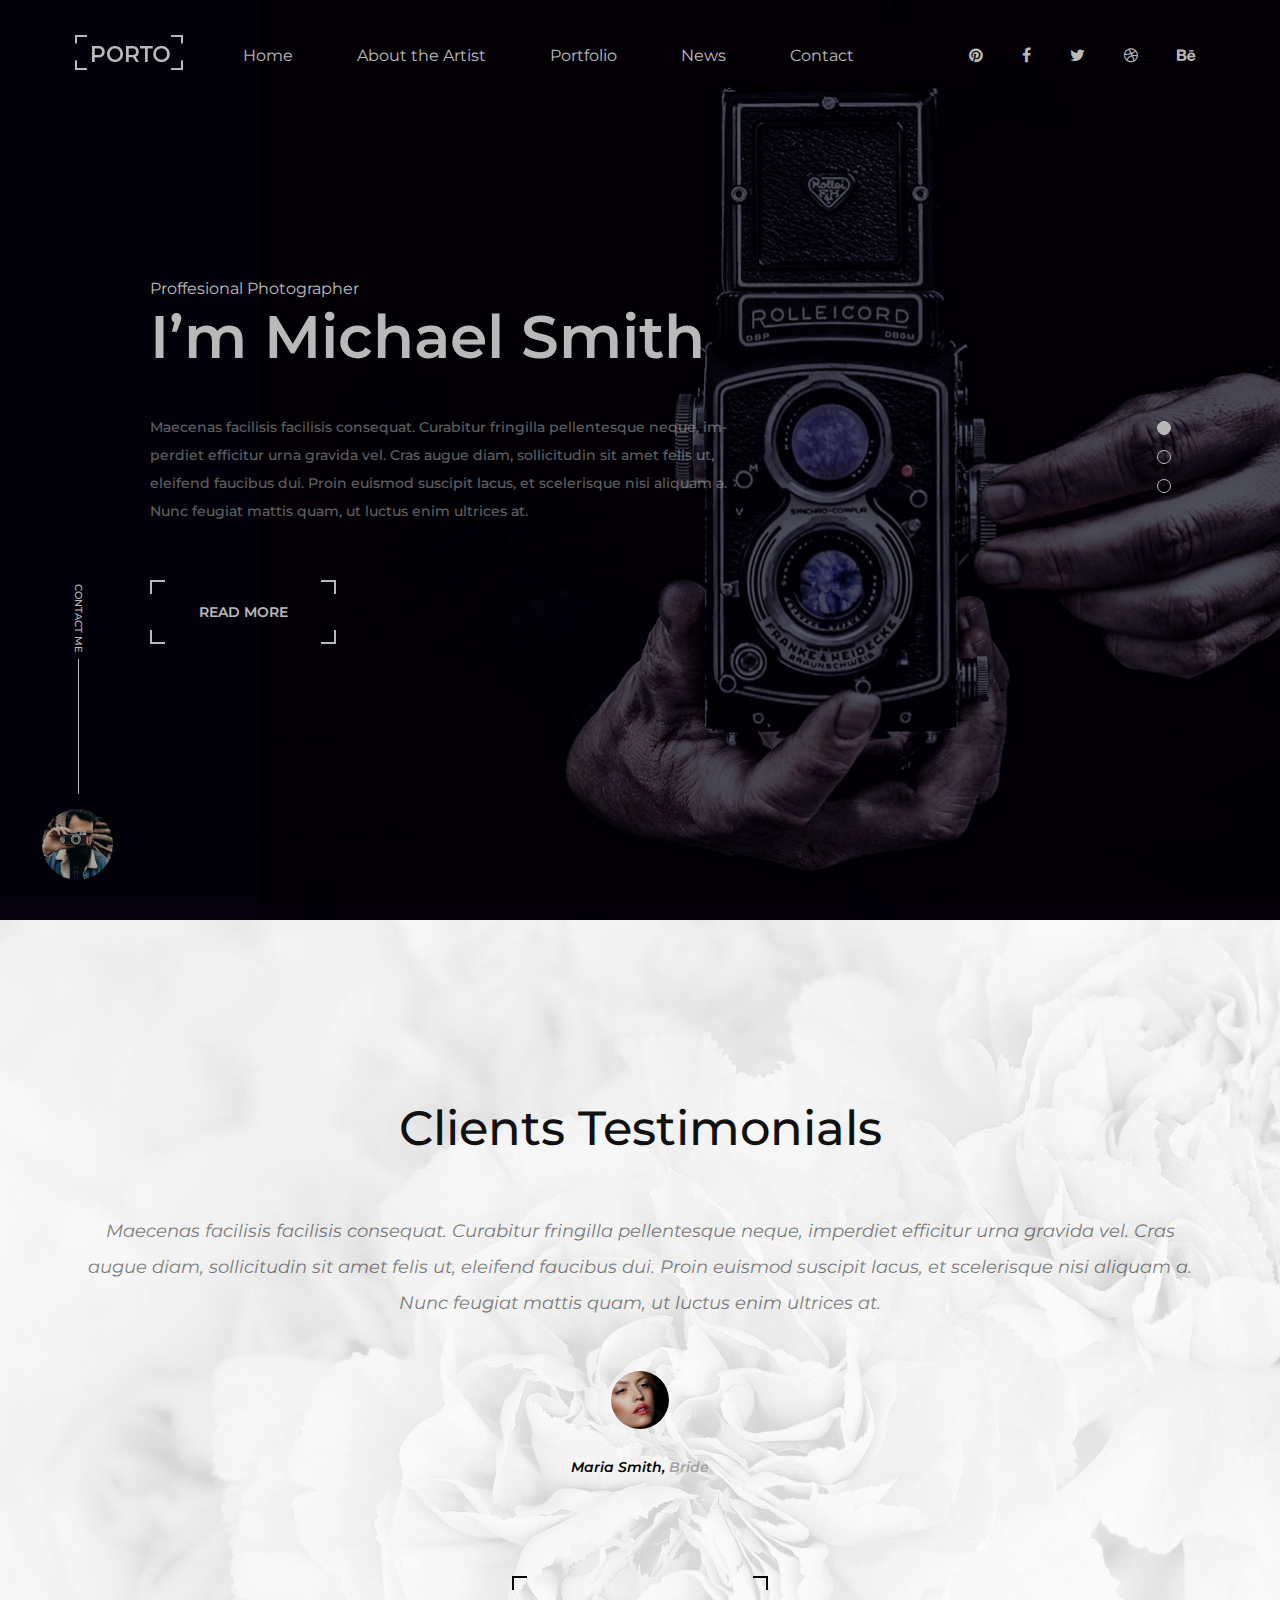
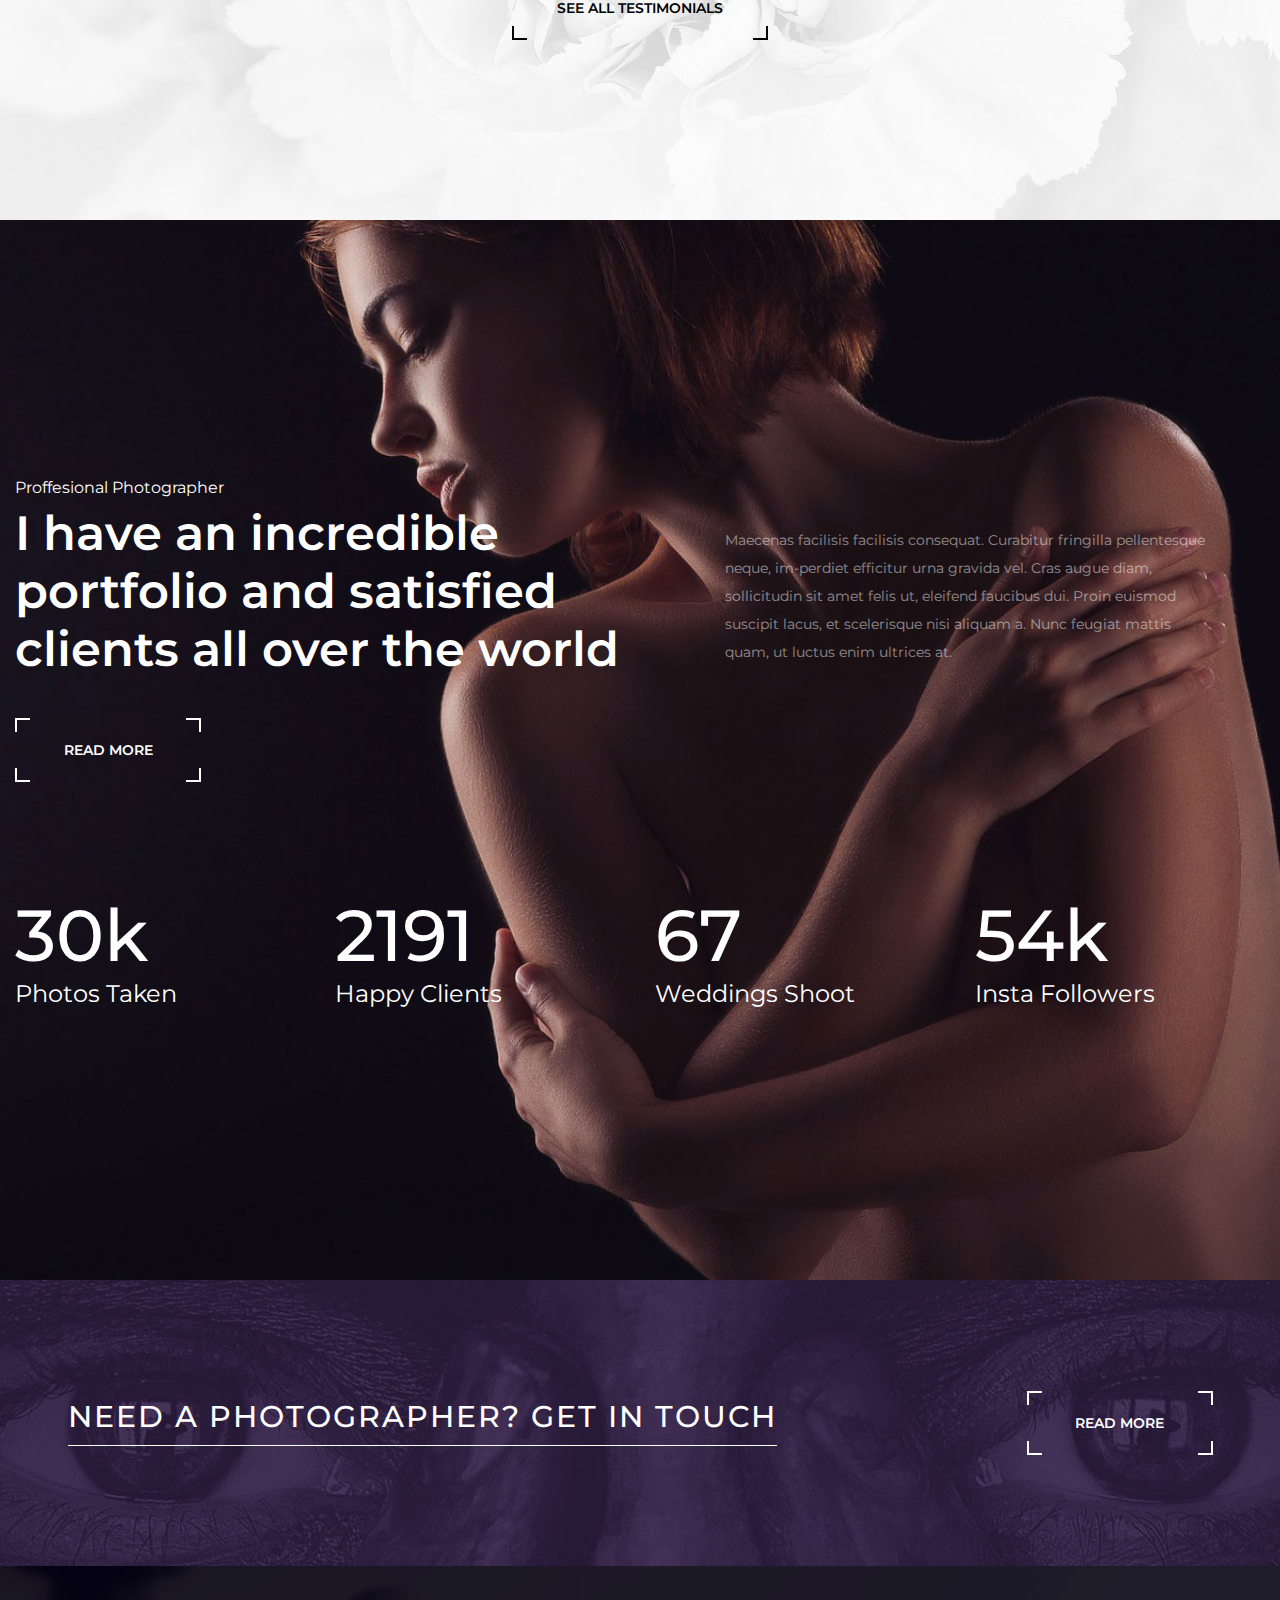
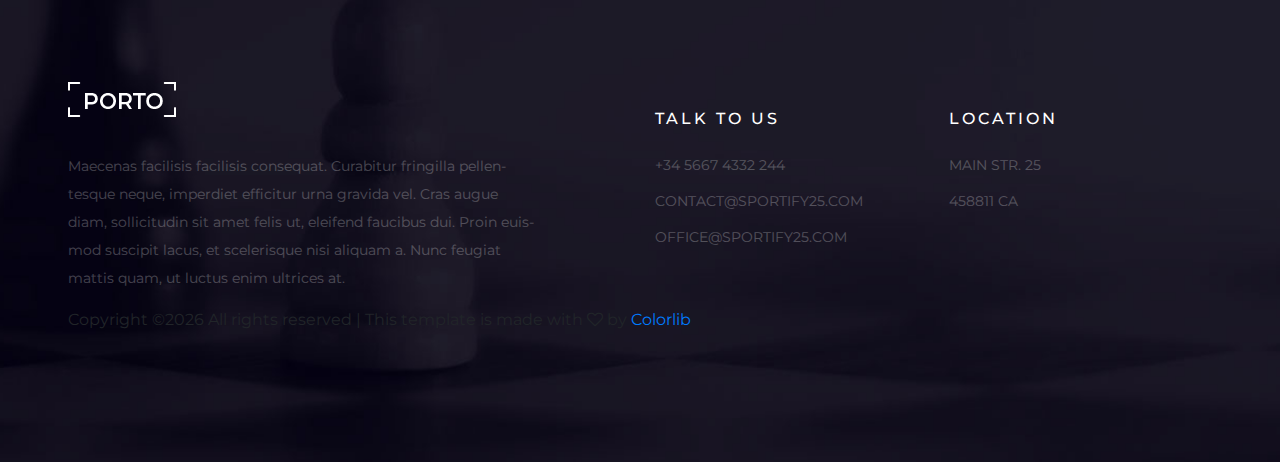
==== about.html @ 71f5e776 "initial commit" ====
<!DOCTYPE html>
<html lang="zxx">
<head>
	<title>Porto - Photo Gallery HTML Template</title>
	<meta charset="UTF-8">
	<meta name="description" content="Porto Photo Gallery HTML Template">
	<meta name="keywords" content="porto, photo, html">
	<meta name="viewport" content="width=device-width, initial-scale=1.0">
	<!-- Favicon -->
	<link href="img/favicon.ico" rel="shortcut icon"/>

	<!-- Google Font -->
	<link href="https://fonts.googleapis.com/css?family=Montserrat:400,400i,500,500i,600,600i,700,700i" rel="stylesheet">

	<!-- Stylesheets -->
	<link rel="stylesheet" href="css/bootstrap.min.css"/>
	<link rel="stylesheet" href="css/font-awesome.min.css"/>
	<link rel="stylesheet" href="css/owl.carousel.min.css"/>
	<link rel="stylesheet" href="css/fullpage.min.css"/>
	<link rel="stylesheet" href="css/magnific-popup.css"/>

	<!-- Main Stylesheets -->
	<link rel="stylesheet" href="css/style.css"/>


	<!--[if lt IE 9]>
		<script src="https://oss.maxcdn.com/html5shiv/3.7.2/html5shiv.min.js"></script>
		<script src="https://oss.maxcdn.com/respond/1.4.2/respond.min.js"></script>
	<![endif]-->

</head>
<body class="home-page-two">
	<!-- Page Preloder -->
	<div id="preloder">
		<div class="loader"></div>
	</div>

	<!-- Header Section -->
	<header class="header-section">
		<div class="header-warp">
			<!-- logo -->
			<a href="index.html" class="site-logo">
				<img src="img/logo.png" alt="">
			</a>
			<div class="header-social">
				<a href=""><i class="fa fa-pinterest"></i></a>
				<a href=""><i class="fa fa-facebook"></i></a>
				<a href=""><i class="fa fa-twitter"></i></a>
				<a href=""><i class="fa fa-dribbble"></i></a>
				<a href=""><i class="fa fa-behance"></i></a>
			</div>
			<div class="nav-switch">
				<i class="fa fa-bars"></i>
			</div>
			<!-- menu -->
			<ul class="main-menu">
				<li><a href="index.html">Home</a></li>
				<li><a href="about.html">About the Artist</a></li>
				<li><a href="portfolio.html">Portfolio</a></li>
				<li><a href="blog.html">News</a></li>
				<li><a href="contact.html">Contact</a></li>
			</ul>
		</div>
	</header>
	<!-- Header Section end-->
	                    
	<div id="fullpage">
		<!-- Hero section -->
		<div class="section fp-auto-height" id="hero-section">
			<div class="hero-section-2 d-flex align-items-center set-bg" data-setbg="./img/slider/2.jpg">
				<div class="sp-container">
					<div class="hero-content text-white">
						<span>Proffesional Photographer</span>
						<h2>I’m Michael Smith</h2>
						<p>Maecenas facilisis facilisis consequat. Curabitur fringilla pellentesque neque, im-perdiet efficitur urna gravida vel. Cras augue diam, sollicitudin sit amet felis ut, eleifend faucibus dui. Proin euismod suscipit lacus, et scelerisque nisi aliquam a. Nunc feugiat mattis quam, ut luctus enim ultrices at.</p>
						<div class="site-btn"><span>Read More</span></div>
					</div>
				</div>
			</div>
			<div class="contact-link">
				<p>Contact me</p>
				<a href="#"><img src="img/contact.jpg" alt=""></a>
			</div>
		</div>
		<!-- Hero section end -->

		<!-- Testimonial section -->
		<div class="section testimonial-section set-bg" data-setbg="./img/section-bg/4.jpg">
			<div class="container">
				<div class="testimonial-content">
					<h2>Clients Testimonials</h2>
					<p>Maecenas facilisis facilisis consequat. Curabitur fringilla pellentesque neque, imperdiet efficitur urna gravida vel. Cras augue diam, sollicitudin sit amet felis ut, eleifend faucibus dui. Proin euismod suscipit lacus, et scelerisque nisi aliquam a. Nunc feugiat mattis quam, ut luctus enim ultrices at.</p>
					<img src="img/testi-avatar.jpg" class="testi-avatar" alt="">
					<h6>Maria Smith, <span>Bride</span></h6>
					<div class="site-btn sb-dark"><span>See all testimonials</span></div>
				</div>
			</div>
		</div>
		<!-- Testimonial section end-->

		<!-- About section -->
		<div class="section sp-about-section set-bg" data-setbg="./img/section-bg/5.jpg">
			<div class="sp-container">
				<div class="row sp-about-content">
					<div class="col-lg-6">
						<div class="text-white">
							<span>Proffesional Photographer</span>
							<h2>I have an incredible portfolio and satisfied clients all over the world</h2>
							<div class="site-btn"><span>Read More</span></div>
						</div>
					</div>
					<div class="col-lg-6">
						<div class="sp-about-text">
							<p>Maecenas facilisis facilisis consequat. Curabitur fringilla pellentesque neque, im-perdiet efficitur urna gravida vel. Cras augue diam, sollicitudin sit amet felis ut, eleifend faucibus dui. Proin euismod suscipit lacus, et scelerisque nisi aliquam a. Nunc feugiat mattis quam, ut luctus enim ultrices at.</p>
						</div>
					</div>
				</div>
				<div class="row">
					<div class="col-md-3 col-6 fact-item">
						<h2>30k</h2>
						<p>Photos Taken</p>
					</div>
					<div class="col-md-3 col-6 fact-item">
						<h2>2191</h2>
						<p>Happy Clients</p>
					</div>
					<div class="col-md-3 col-6 fact-item">
						<h2>67</h2>
						<p>Weddings Shoot</p>
					</div>
					<div class="col-md-3 col-6 fact-item">
						<h2>54k</h2>
						<p>Insta Followers</p>
					</div>
				</div>
			</div>
		</div>
		<!-- About section end-->
	</div>

	<!-- Banner Section -->
	<section class="banner-section set-bg" data-setbg="./img/banner-bg.jpg">
		<div class="container">
			<div class="row">
				<div class="col-lg-9">
					<h2>Need a photographer? Get in touch</h2>
				</div>
				<div class="col-lg-3 text-lg-right text-left">
					<div class="site-btn"><span>Read More</span></div>
				</div>
			</div>
		</div>
	</section>
	<!-- Banner Section end -->

	<!-- Footer Section -->
	<footer class="footer-section set-bg" data-setbg="img/footer-bg.jpg">
		<div class="container">
			<div class="row">
				<div class="col-lg-6">
					<div class="footer-about">
						<img src="img/logo.png" alt="">
						<p>Maecenas facilisis facilisis consequat. Curabitur fringilla pellen-tesque neque, imperdiet efficitur urna gravida vel. Cras augue diam, sollicitudin sit amet felis ut, eleifend faucibus dui. Proin euis-mod suscipit lacus, et scelerisque nisi aliquam a. Nunc feugiat mattis quam, ut luctus enim ultrices at.</p>
					</div>	
				</div>
				<div class="col-lg-3 col-md-6">
					<div class="footer-info">
						<h6>Talk to us </h6>
						<ul>
							<li>+34 5667 4332 244</li>
							<li>Contact@sportify25.com</li>
							<li>office@sportify25.com</li>
						</ul>
					</div>
				</div>
				<div class="col-lg-3 col-md-6">
					<div class="footer-info">
						<h6>Location</h6>
						<ul>
							<li>MAin str. 25</li>
							<li>458811 CA</li>
						</ul>
					</div>
				</div>
			</div>


<!-- Link back to Colorlib can't be removed. Template is licensed under CC BY 3.0. -->
Copyright &copy;<script>document.write(new Date().getFullYear());</script> All rights reserved | This template is made with <i class="fa fa-heart-o" aria-hidden="true"></i> by <a href="https://colorlib.com" target="_blank">Colorlib</a>
<!-- Link back to Colorlib can't be removed. Template is licensed under CC BY 3.0. -->

		</div>
	</footer>
	<!-- Footer Section end-->


	<!--====== Javascripts & Jquery ======-->
	<script src="js/jquery-3.2.1.min.js"></script>
	<script src="js/owl.carousel.min.js"></script>
	<script src="js/mixitup.min.js"></script>
	<script src="js/masonry.pkgd.min.js"></script>
	<script src="js/fullpage.min.js"></script>
	<script src="js/main.js"></script>

	</body>
</html>
---- css/style.css ----
/******************************************************************
	Theme Name: 
	Description: 
	Author: 
	Author URI: 
	Version: 1.0
	Created: 
******************************************************************/

/*------------------------------------------------------------------
	[Table of contents]

	1. Template default CSS
		- font-face
	2.  Helper Css
	3.  Header Section
	4.  Hero Section
	5.  About Search
	6.  Banner Section
	7.  Footer Property
	8. Other Pages
		- Home page 2
		- Portfilio page
		- Portfolio single page
		- Blog Page
		- Contact Page
	9. Responsive
-------------------------------------------------------------------*/



/*----------------------------------------*/
/* Template default CSS
/*----------------------------------------*/

@font-face {
	font-family: "BickhamScriptPro-Regular";
	src: url("../fonts/BickhamScriptPro-Regular.woff") format("woff"), url("../fonts/BickhamScriptPro-Regular.woff2") format("woff2");
	font-weight: normal;
	font-style: normal;
}

html,
body {
	height: 100%;
	font-family: "Montserrat", sans-serif;
	-webkit-font-smoothing: antialiased;
	font-smoothing: antialiased;
}

h1,
h2,
h3,
h4,
h5,
h6 {
	margin: 0;
	color: #111111;
	font-weight: 600;
}

h1 {
	font-size: 70px;
}

h2 {
	font-size: 36px;
}

h3 {
	font-size: 30px;
}

h4 {
	font-size: 24px;
}

h5 {
	font-size: 18px;
}

h6 {
	font-size: 16px;
}

p {
	font-size: 14px;
	color: #585858;
	line-height: 2;
}

img {
	max-width: 100%;
}

input:focus,
select:focus,
button:focus,
textarea:focus {
	outline: none;
}

a:hover,
a:focus {
	text-decoration: none;
	outline: none;
}

ul,
ol {
	padding: 0;
	margin: 0;
}

/*---------------------
	2. Helper CSS
-----------------------*/

.section-title {
	text-align: center;
}

.section-title h2 {
	font-size: 36px;
}

.sp-container {
	max-width: 1464px;
	margin: 0 auto;
	width: 100%;
}

.set-bg {
	background-repeat: no-repeat;
	background-size: cover;
	background-position: top center;
}

.spad {
	padding-top: 105px;
	padding-bottom: 105px;
}

.text-white h1,
.text-white h2,
.text-white h3,
.text-white h4,
.text-white h5,
.text-white h6,
.text-white p,
.text-white span,
.text-white li,
.text-white a {
	color: #fff;
}

/*---------------------
  Commom elements
-----------------------*/

/* buttons */

.site-btn {
	display: inline-block;
	border: none;
	font-size: 14px;
	font-weight: 600;
	min-width: 186px;
	text-transform: uppercase;
	background: transparent;
	color: #fff;
	line-height: normal;
	cursor: pointer;
	text-align: center;
	position: relative;
}

.site-btn:after,
.site-btn:before {
	position: absolute;
	content: "";
	width: 15px;
	height: 14px;
}

.site-btn:before {
	border-top: 2px solid #fff;
	border-left: 2px solid #fff;
	left: 0;
	top: 0;
}

.site-btn:after {
	border-top: 2px solid #fff;
	border-right: 2px solid #fff;
	right: 0;
	top: 0;
}

.site-btn span {
	display: block;
	padding: 23px 45px;
}

.site-btn span:after,
.site-btn span:before {
	position: absolute;
	content: "";
	width: 15px;
	height: 14px;
}

.site-btn span:before {
	border-bottom: 2px solid #fff;
	border-left: 2px solid #fff;
	left: 0;
	bottom: 0;
}

.site-btn span:after {
	border-bottom: 2px solid #fff;
	border-right: 2px solid #fff;
	right: 0;
	bottom: 0;
}

.site-btn.sb-dark {
	color: #000;
}

.site-btn.sb-dark:before {
	border-top: 2px solid #000;
	border-left: 2px solid #000;
}

.site-btn.sb-dark:after {
	border-top: 2px solid #000;
	border-right: 2px solid #000;
}

.site-btn.sb-dark span:before {
	border-bottom: 2px solid #000;
	border-left: 2px solid #000;
}

.site-btn.sb-dark span:after {
	border-bottom: 2px solid #000;
	border-right: 2px solid #000;
}

/* Preloder */

#preloder {
	position: fixed;
	width: 100%;
	height: 100%;
	top: 0;
	left: 0;
	z-index: 999999;
	background: #000;
}

.loader {
	width: 40px;
	height: 40px;
	position: absolute;
	top: 50%;
	left: 50%;
	margin-top: -13px;
	margin-left: -13px;
	border-radius: 60px;
	animation: loader 0.8s linear infinite;
	-webkit-animation: loader 0.8s linear infinite;
}

@keyframes loader {
	0% {
		-webkit-transform: rotate(0deg);
		transform: rotate(0deg);
		border: 4px solid #f44336;
		border-left-color: transparent;
	}
	50% {
		-webkit-transform: rotate(180deg);
		transform: rotate(180deg);
		border: 4px solid #673ab7;
		border-left-color: transparent;
	}
	100% {
		-webkit-transform: rotate(360deg);
		transform: rotate(360deg);
		border: 4px solid #f44336;
		border-left-color: transparent;
	}
}

@-webkit-keyframes loader {
	0% {
		-webkit-transform: rotate(0deg);
		border: 4px solid #f44336;
		border-left-color: transparent;
	}
	50% {
		-webkit-transform: rotate(180deg);
		border: 4px solid #673ab7;
		border-left-color: transparent;
	}
	100% {
		-webkit-transform: rotate(360deg);
		border: 4px solid #f44336;
		border-left-color: transparent;
	}
}

/*  Fullpage plugin */

#fp-nav.fp-right {
	right: 100px;
}

#fp-nav ul li {
	margin: 16px;
}

#fp-nav ul li a span {
	width: 14px !important;
	height: 14px !important;
	background: transparent;
	border: 1px solid #565656;
	margin: 0 !important;
}

#fp-nav ul li a.active span,
#fp-nav ul li:hover a.active span {
	width: 14px;
	height: 14px;
	border: 1px solid #020202;
	background: #020202;
}

.home-page.fp-viewing-0 #fp-nav {
	display: none !important;
}

.home-page.fp-viewing-1 #fp-nav ul li a span,
.home-page.fp-viewing-3 #fp-nav ul li a span {
	border: 1px solid #fff;
}

.home-page.fp-viewing-1 #fp-nav ul li a.active span,
.home-page.fp-viewing-1 #fp-nav ul li:hover a.active span,
.home-page.fp-viewing-3 #fp-nav ul li a.active span,
.home-page.fp-viewing-3 #fp-nav ul li:hover a.active span {
	border: 1px solid #fff;
	background: #fff;
}

.home-page-two.fp-viewing-0 #fp-nav ul li a span,
.home-page-two.fp-viewing-2 #fp-nav ul li a span {
	border: 1px solid #fff;
}

.home-page-two.fp-viewing-0 #fp-nav ul li a.active span,
.home-page-two.fp-viewing-0 #fp-nav ul li:hover a.active span,
.home-page-two.fp-viewing-2 #fp-nav ul li a.active span,
.home-page-two.fp-viewing-2 #fp-nav ul li:hover a.active span {
	border: 1px solid #fff;
	background: #fff;
}

/*------------------
  3. Header section
---------------------*/

.header-section {
	position: absolute;
	width: 100%;
	left: 0;
	top: 0;
	padding: 0 15px;
	z-index: 999;
}

.header-warp {
	padding-top: 35px;
	max-width: 1464px;
	margin: 0 auto;
}

.site-logo {
	display: inline-block;
	float: left;
	padding-left: 60px;
}

.header-social {
	float: right;
	padding-right: 70px;
}

.header-social a {
	display: inline-block;
	color: #fff;
	margin-left: 35px;
	padding: 9px 0;
}

.nav-switch {
	display: none;
}

.main-menu {
	list-style: none;
	float: right;
	padding-right: 100px;
}

.main-menu li {
	display: inline-block;
}

.main-menu li a {
	display: block;
	font-size: 16px;
	color: #fff;
	margin-right: 60px;
	padding: 9px 0;
}

.main-menu li:last-child a {
	margin-right: 0;
}

.header-default-bg {
	padding-bottom: 27px;
	position: relative;
	overflow: hidden;
}

/* ----------------
  4. Hero section
---------------------*/

.hs-item {
	height: 919px;
	display: -webkit-box;
	display: -ms-flexbox;
	display: flex;
	-webkit-box-align: center;
	    -ms-flex-align: center;
	        align-items: center;
	-webkit-box-pack: center;
	    -ms-flex-pack: center;
	        justify-content: center;
	text-align: center;
}

.hs-item h1 {
	font-size: 36px;
	font-family: "BickhamScriptPro-Regular";
	font-weight: 400;
	line-height: 0.1;
}

.hs-item h2 {
	font-size: 60px;
	margin-bottom: 40px;
}

.hero-slider.owl-carousel .owl-nav {
	position: absolute;
	top: 50%;
	margin-top: -12px;
	right: 52px;
}

.slide-num-holder {
	position: absolute;
	top: 50%;
	right: 101px;
	z-index: 99;
	color: #fff;
	font-weight: 500;
	margin-top: -10px;
	font-size: 16px;
}

.down-sign {
	width: 60px;
	position: absolute;
	bottom: 37px;
	left: calc(50% - 30px);
	z-index: 99;
	text-align: center;
}

.down-sign h6 {
	font-size: 10px;
	font-weight: 500;
	text-transform: uppercase;
	color: #fff;
	margin-bottom: 10px;
}

.contact-link {
	position: absolute;
	left: 42px;
	bottom: 40px;
	z-index: 99;
}

.contact-link:after {
	position: absolute;
	content: "";
	height: 135px;
	width: 1px;
	left: 50%;
	top: 50px;
	background: #fff;
}

.contact-link p {
	font-size: 10px;
	text-transform: uppercase;
	color: #fff;
	font-weight: 500;
	-webkit-transform: rotate(90deg);
	        transform: rotate(90deg);
	margin-bottom: 180px;
}

.contact-link img {
	width: 71px;
	height: 71px;
	border-radius: 50%;
}

/* ----------------
  5. About section
---------------------*/

.about-section {
	padding-left: 227px;
}

.about-content-warp {
	max-width: 470px;
}

.about-content-warp h2 {
	font-size: 48px;
	font-weight: 500;
	margin-bottom: 20px;
}

.about-content-warp p {
	margin-bottom: 40px;
}

.about-content-warp.text-white p {
	opacity: 0.5;
}

/* ----------------
  6. Banner section
---------------------*/

.banner-section {
	padding: 111px 0;
}

.banner-section h2 {
	display: inline-block;
	padding-bottom: 10px;
	padding-top: 8px;
	font-size: 30px;
	font-weight: 500;
	color: #fff;
	text-transform: uppercase;
	letter-spacing: 2px;
	border-bottom: 1px solid #fff;
}

.footer-section {
	padding: 116px 0 130px;
}

.footer-about {
	max-width: 470px;
}

.footer-about img {
	margin-bottom: 35px;
}

.footer-about p {
	color: #fff;
	opacity: 0.25;
}

/* ----------------
  7. Footer section
---------------------*/

.footer-info {
	padding-top: 27px;
}

.footer-info h6 {
	color: #fff;
	text-transform: uppercase;
	margin-bottom: 27px;
	font-weight: 500;
	letter-spacing: 3px;
}

.footer-info ul {
	list-style: none;
}

.footer-info ul li {
	color: #fff;
	opacity: 0.25;
	font-size: 14px;
	text-transform: uppercase;
	margin-bottom: 15px;
}

/* ----------------
 Other Pages
--------------------
====================*/

/* ----------------
  Home page 2
 ---------------------*/

.hero-section-2 {
	height: 920px;
	padding: 0px 150px;
}

.hero-content {
	max-width: 585px;
}

.hero-content h2 {
	font-size: 60px;
	font-weight: 600;
	margin-bottom: 40px;
}

.hero-content p {
	font-weight: 500;
	font-size: 14px;
	opacity: 0.5;
	margin-bottom: 55px;
}

.testimonial-content {
	text-align: center;
	padding: 80px 15px;
}

.testimonial-content h2 {
	font-size: 48px;
	font-weight: 500;
	margin-bottom: 55px;
}

.testimonial-content p {
	font-size: 18px;
	color: #000;
	opacity: 0.5;
	font-style: italic;
	margin-bottom: 50px;
}

.testimonial-content .testi-avatar {
	width: 58px;
	height: 58px;
	border-radius: 50%;
	margin-bottom: 30px;
}

.testimonial-content h6 {
	font-size: 14px;
	font-style: italic;
	color: #000;
	margin-bottom: 100px;
}

.testimonial-content h6 span {
	color: #a2a2a2;
}

.sp-about-section {
	padding: 80px 15px;
}

.sp-about-section .sp-about-content {
	margin-bottom: 110px;
}

.sp-about-section .sp-about-content h2 {
	font-size: 48px;
	padding-top: 5px;
	margin-bottom: 40px;
}

.sp-about-section .sp-about-content p {
	color: #fff;
	opacity: 0.5;
}

.sp-about-section .sp-about-text {
	padding-top: 50px;
	padding-right: 50px;
	padding-left: 70px;
}

.fact-item h2 {
	font-size: 72px;
	font-weight: 500;
	color: #fff;
}

.fact-item p {
	font-size: 24px;
	color: #fff;
	line-height: normal;
}


/* ----------------
  Portfilio page
 ---------------------*/
.portfilio-page {
	padding-top: 278px;
	background: #05020d;
	z-index: 1;
	position: relative;
}

.portfolios-area {
	display: block;
}

.portfolio-item {
	width: 25%;
	float: left;
}

.portfolio-item.__big {
	width: 50%;
}

.grid-sizer {
	width: 25%;
}

.portfolio-intro {
	padding-left: 220px;
}

.portfolio-intro h2 {
	font-size: 60px;
	font-weight: 600;
	margin-bottom: 85px;
}

.portfolio-intro .portfolio-filter {
	list-style: none;
}

.portfolio-intro .portfolio-filter li {
	display: inline-block;
	font-size: 14px;
	font-weight: 500;
	margin-right: 55px;
	padding: 0 2px 3px;
	cursor: pointer;
	margin-bottom: 20px;
}

.portfolio-intro .portfolio-filter li.mixitup-control-active {
	border-bottom: 3px solid #fff;
}

.portfolio-next-btn {
	display: -webkit-box;
	display: -ms-flexbox;
	display: flex;
	-webkit-box-pack: center;
	    -ms-flex-pack: center;
	        justify-content: center;
	-webkit-box-align: center;
	    -ms-flex-align: center;
	        align-items: center;
}

.portfolio-next-btn h3 {
	font-weight: 500;
	color: #fff;
}

/* ---------------------
 Portfolio single page
------------------------*/

.portfilio-single {
	height: 918px;
	padding: 270px 30px 0;
}

.portfolio-single-content {
	max-width: 590px;
}

.portfolio-single-content span {
	font-size: 14px;
	font-weight: 500;
}

.portfolio-single-content h2 {
	font-size: 72px;
	font-weight: 600;
	margin-bottom: 30px;
}

.portfolio-single-content p {
	opacity: 0.5;
	margin-bottom: 30px;
}

.portfolio-single-content ul {
	list-style: none;
	padding-top: 20px;
}

.portfolio-single-content ul li {
	color: #000;
	font-size: 14px;
	color: #fff;
	margin-bottom: 15px;
}

.portfolio-single-content ul li h6 {
	font-size: 14px;
	width: 63px;
	display: inline-block;
}

.portfolio-single-content ul li span {
	opacity: 0.5;
}

.portfolio-slider-warp {
	position: relative;
}

.portfolio-slider-warp .owl-carousel .owl-nav {
	position: absolute;
	top: 50%;
	margin-top: -12px;
	right: 52px;
}

.portfolio-slider-warp .slide-num-holder {
	position: absolute;
	top: 50%;
	right: 101px;
	z-index: 99;
	color: #fff;
	font-weight: 500;
	margin-top: -10px;
	font-size: 16px;
}

.portfolio-slider-warp .center img {
	border: 2px solid #fff;
}

/* ----------------
  Blog Page
---------------------*/

.blog-page {
	padding-top: 120px;
	padding-bottom: 107px;
}

.blog-item {
	margin-bottom: 58px;
}

.blog-thumb {
	position: relative;
	margin-bottom: 35px;
}

.blog-date {
	position: absolute;
	width: 163px;
	height: 47px;
	top: 36px;
	left: -65px;
	text-align: center;
	padding-top: 12px;
	font-size: 12px;
	color: #fff;
	font-weight: 500;
	background: #1a1420;
	border: 2px solid #fff;
}

.blog-content h3 {
	margin-bottom: 15px;
}

.blog-content p {
	color: #000;
	opacity: 0.5;
	font-weight: 500;
	margin-bottom: 25px;
}

.blog-metas {
	margin-bottom: 30px;
}

.blog-metas .blog-meta {
	display: inline-block;
	margin-right: 13px;
	padding-right: 13px;
	font-size: 12px;
	color: #565656;
	font-weight: 50;
	position: relative;
}

.blog-metas .blog-meta:after {
	position: absolute;
	content: "|";
	right: -1px;
	top: 0;
	font-size: 12px;
}

.blog-metas .blog-meta:last-child {
	margin-right: 0;
	padding-right: 0;
}

.blog-metas .blog-meta:last-child:after {
	display: none;
}

.sb-widget {
	margin-bottom: 55px;
}

.sb-widget .sb-title {
	font-weight: 600;
	font-size: 18px;
	margin-bottom: 30px;
}

.sb-widget .sb-search input {
	width: 100%;
	height: 34px;
	border: none;
	font-size: 12px;
	padding: 10px 22px;
	border-bottom: 2px solid #1a1624;
	background: #f7f6fa;
}

.sb-widget ul {
	list-style: none;
}

.sb-widget ul li {
	margin-bottom: 10px;
}

.sb-widget ul li a {
	font-size: 14px;
	color: #000;
	opacity: 0.5;
	font-weight: 500;
}

.sb-latest-post {
	padding-top: 15px;
}

.sb-latest-post .sbl-item {
	margin-top: 25px;
}

.sb-latest-post img {
	margin-bottom: 20px;
}

.sb-latest-post span {
	font-size: 12px;
	font-weight: 600;
}

.sb-latest-post h4 {
	font-size: 18px;
	padding-top: 2px;
	padding-bottom: 3px;
}

.sb-latest-post p {
	font-size: 14px;
	color: #000;
	opacity: 0.5;
}

.site-pagination {
	padding-top: 50px;
}

.site-pagination a {
	display: -webkit-inline-box;
	display: -ms-inline-flexbox;
	display: inline-flex;
	height: 37px;
	min-width: 37px;
	-webkit-box-align: center;
	    -ms-flex-align: center;
	        align-items: center;
	-webkit-box-pack: center;
	    -ms-flex-pack: center;
	        justify-content: center;
	color: #b7b7b7;
	font-size: 14px;
}

.site-pagination .active {
	color: #020202;
	border: 2px solid #1b1c2e;
}

/* ----------------
  Contact Page
---------------------*/

.contact-page {
	padding-left: 15px;
	padding-right: 15px;
	padding-top: 235px;
	padding-bottom: 120px;
}

.contact-text h2 {
	font-size: 48px;
	font-weight: 500;
	margin-bottom: 30px;
}

.contact-text p {
	opacity: 0.5;
	margin-bottom: 50px;
}

.contact-text ul {
	list-style: none;
}

.contact-text ul li {
	font-size: 15px;
	font-weight: 500;
	margin-bottom: 18px;
}

.contact-text ul li h6 {
	font-size: 15px;
	font-weight: 500;
	display: inline-block;
	width: 83px;
}

.contact-form input,
.contact-form textarea {
	width: 100%;
	border: none;
	font-size: 12px;
	color: #fff;
	padding-bottom: 22px;
	margin-bottom: 25px;
	font-weight: 500;
	border-bottom: 1px solid #fff;
	background: transparent;
}

.contact-form textarea {
	height: 220px;
	margin-bottom: 50px;
}

.newsletter-section {
	padding-top: 105px;
	padding-bottom: 95px;
}

.newsletter-section h3 {
	color: #FFF;
	font-weight: 500;
	text-transform: uppercase;
	padding: 30px 0;
}

.newsletter-form input {
	width: calc(100% - 240px);
	border: none;
	font-size: 14px;
	color: #fff;
	padding-bottom: 22px;
	margin-bottom: 25px;
	font-weight: 500;
	border-bottom: 2px solid #fff;
	background: transparent;
	margin-right: 45px;
}

/* ----------------
  9. Responsive
---------------------*/

@media (min-width: 1200px) {
	.container {
		max-width: 1175px;
	}
}

@media (max-width: 1300px) {
	.main-menu {
		padding-right: 80px;
	}
	.portfolio-intro {
		padding-left: 60px;
	}
	.portfolio-intro h2 {
		font-size: 45px;
		margin-bottom: 30px;
	}
	.portfolio-intro .portfolio-filter li {
		margin-right: 30px;
	}
	.blog-date {
		left: -15px;
	}
}

/* Medium screen : 992px. */

@media only screen and (min-width: 992px) and (max-width: 1199px) {
	.main-menu li a {
		margin-right: 25px;
	}
	.header-social a {
		margin-left: 20px;
	}
	.banner-section h2 {
		font-size: 27px;
	}
	.about-section {
		padding-left: 150px;
	}
	.sp-about-section .sp-about-content h2 {
		font-size: 30px;
	}
}

/* Tablet :768px. */

@media only screen and (min-width: 768px) and (max-width: 991px) {
	.header-warp {
		text-align: center;
	}
	.site-logo {
		float: none;
		display: inline-block;
		margin-bottom: 20px;
	}
	.header-social,
	.main-menu {
		float: none;
		margin-right: 0;
		padding-right: 0;
	}
	.main-menu li a {
		margin-right: 30px;
	}
	.header-social a {
		margin-left: 25px;
	}
	.header-social a:first-child {
		margin-left: 0;
	}
	.about-section {
		padding-left: 120px;
	}
	.banner-section h2 {
		font-size: 27px;
		margin-bottom: 50px;
	}
	.sp-about-section .sp-about-text {
		padding-left: 0;
	}
	.grid-item.portfolio-item.__big.__wide {
		height: auto !important;
		padding-bottom: 50px;
	}
	.portfolio-item {
		width: 50%;
	}
	.portfolio-item.__big {
		width: 100%;
	}
	.sidebar {
		padding-top: 50px;
	}
	.contact-page {
		padding: 230px 80px 120px;
	}
	.contact-form {
		padding-top: 80px;
	}
}

/* Large Mobile :480px. */

@media only screen and (max-width: 767px) {
	.header-warp {
		text-align: center;
	}
	.site-logo {
		float: none;
		display: inline-block;
		margin-bottom: 20px;
	}
	.header-social,
	.main-menu {
		float: none;
		margin-right: 0;
		padding-right: 0;
	}
	.header-social a {
		margin-left: 25px;
	}
	.header-social a:first-child {
		margin-left: 0;
	}
	.nav-switch {
		display: inline-block;
		color: #fff;
		width: 40px;
		height: 40px;
		font-size: 22px;
		border: 1px solid #8c8c8c;
		border-radius: 50%;
		padding-top: 3px;
		cursor: pointer;
	}
	.header-default-bg {
		overflow: visible;
	}
	.header-default-bg .main-menu {
		top: 100%;
	}
	.main-menu {
		display: none;
		background: #fff;
		width: calc(100% - 30px);
		position: absolute;
		top: calc(100% + 10px);
		left: 15px;
		padding-right: 0;
		-webkit-box-shadow: 0px 14px 40px rgba(0, 0, 0, 0.35);
		        box-shadow: 0px 14px 40px rgba(0, 0, 0, 0.35);
	}
	.main-menu li {
		display: block;
	}
	.main-menu li a {
		display: block;
		font-size: 16px;
		color: #141325;
		margin-right: 0;
		padding: 14px 23px;
		font-weight: 500;
		text-align: left;
		border-bottom: 1px solid #f1f1f1;
	}
	.contact-link {
		display: none;
	}
	.hs-item {
		padding-top: 300px;
		padding-bottom: 200px;
		height: auto;
	}
	.hs-item h1 {
		font-size: 22px;
	}
	.hs-item h2 {
		font-size: 34px;
		padding-top: 10px;
		margin-bottom: 20px;
	}
	.home-page .slide-num-holder,
	.home-page .hero-slider.owl-carousel .owl-nav {
		top: 40%;
	}
	.home-page .slide-num-holder {
		right: 70px;
	}
	.home-page .hero-slider.owl-carousel .owl-nav {
		right: 15px;
	}
	.about-section {
		padding: 80px 20px;
	}
	.about-two {
		background-position: left 20% center;
	}
	.banner-section h2 {
		font-size: 27px;
		margin-bottom: 50px;
	}
	.hero-section-2 {
		height: auto;
		padding: 230px 30px 200px;
	}
	.hero-section-2 .hero-content h2 {
		font-size: 35px;
	}
	.testimonial-content h2 {
		font-size: 30px;
	}
	.sp-about-section .sp-about-text {
		padding-left: 0;
	}
	.fact-item {
		margin-bottom: 40px;
	}
	.grid-item.portfolio-item.__big.__wide {
		height: auto !important;
		padding-bottom: 50px;
	}
	.portfolio-item {
		width: 50%;
	}
	.portfolio-item.__big {
		width: 100%;
	}
	.portfilio-single {
		height: auto;
		padding-bottom: 80px;
	}
	.portfilio-single .portfolio-single-content h2 {
		font-size: 35px;
	}
}

/* Small Mobile :320px. */

@media only screen and (max-width: 479px) {
	.portfolio-intro {
		padding: 0 15px 80px;
	}
	.portfolio-item {
		width: 100%;
	}
	.newsletter-form input {
		width: 100%;
		margin-bottom: 30px;
		margin-right: 0;
	}
	.portfolio-slider-warp .center img {
		border: none;
	}
	.contact-text h2,
	.portfolio-intro h2 {
    font-size: 35px;
		font-size: 30px;	
	}
}
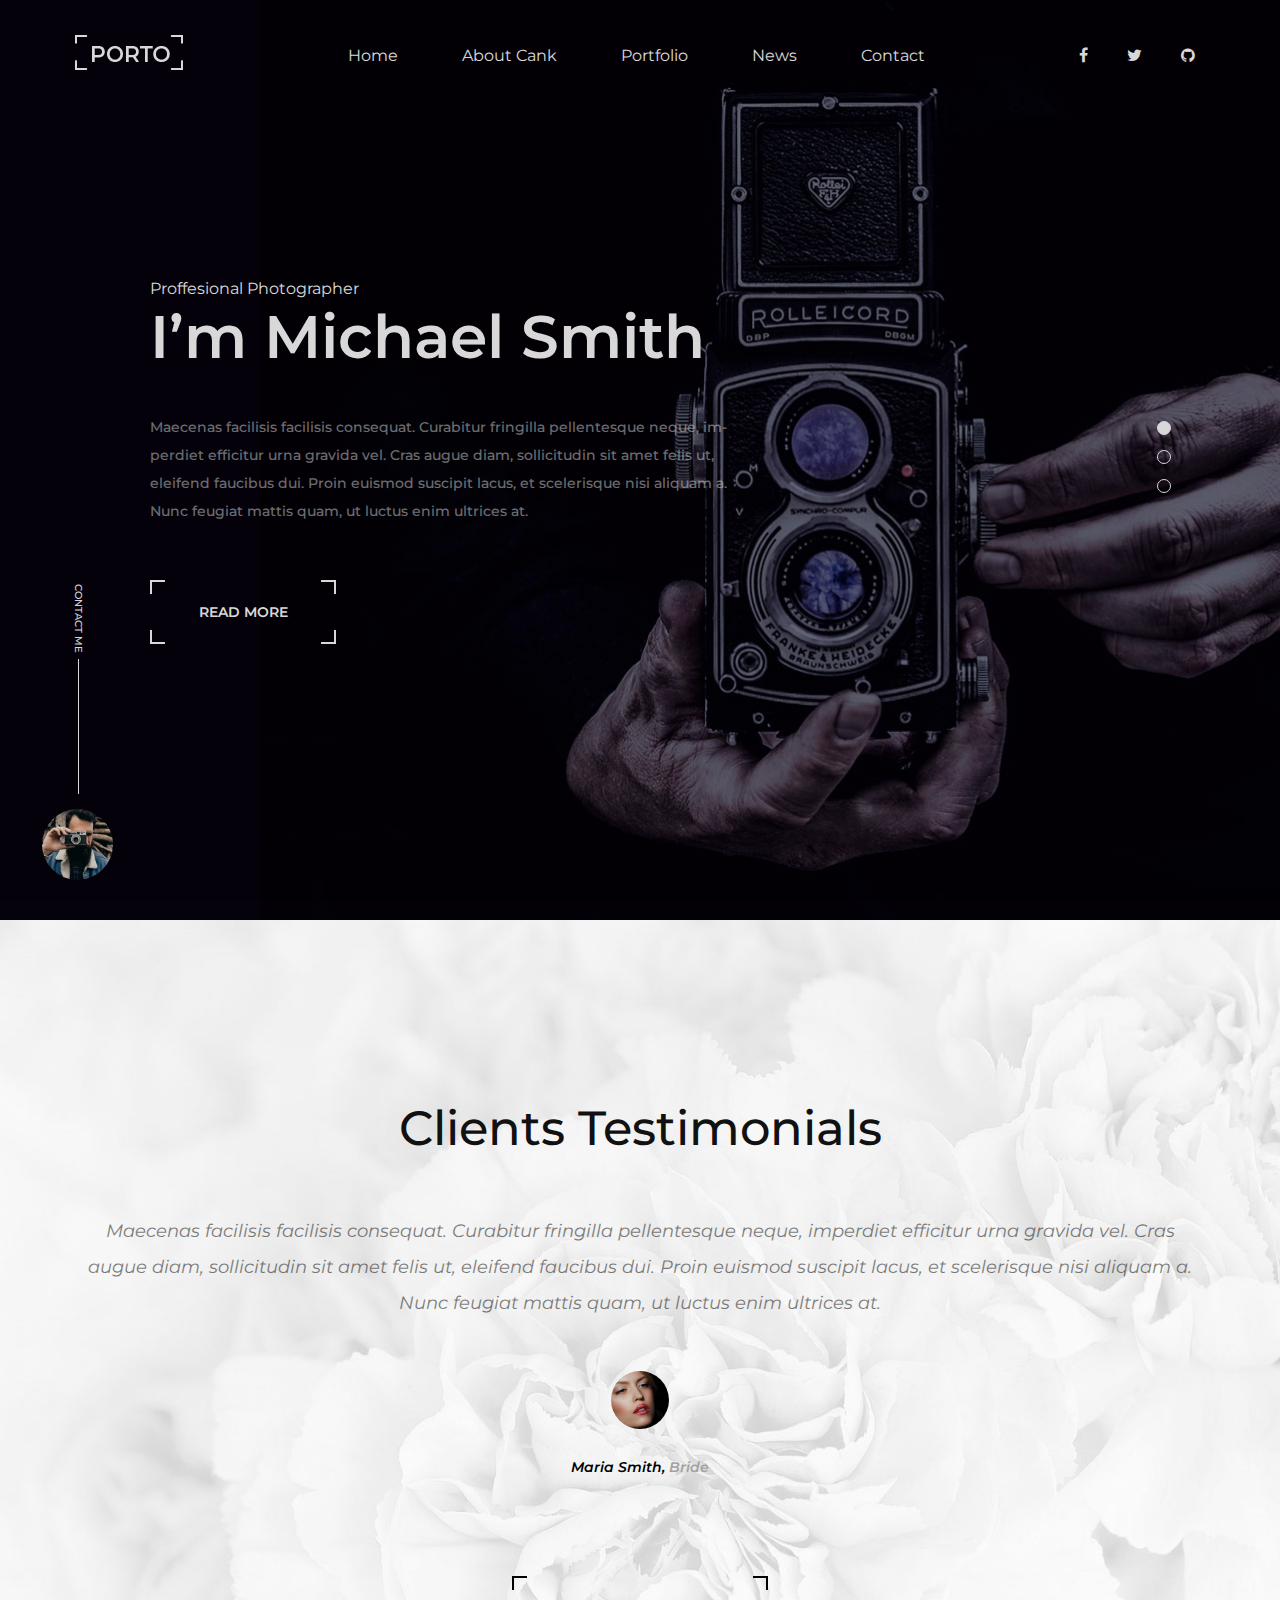
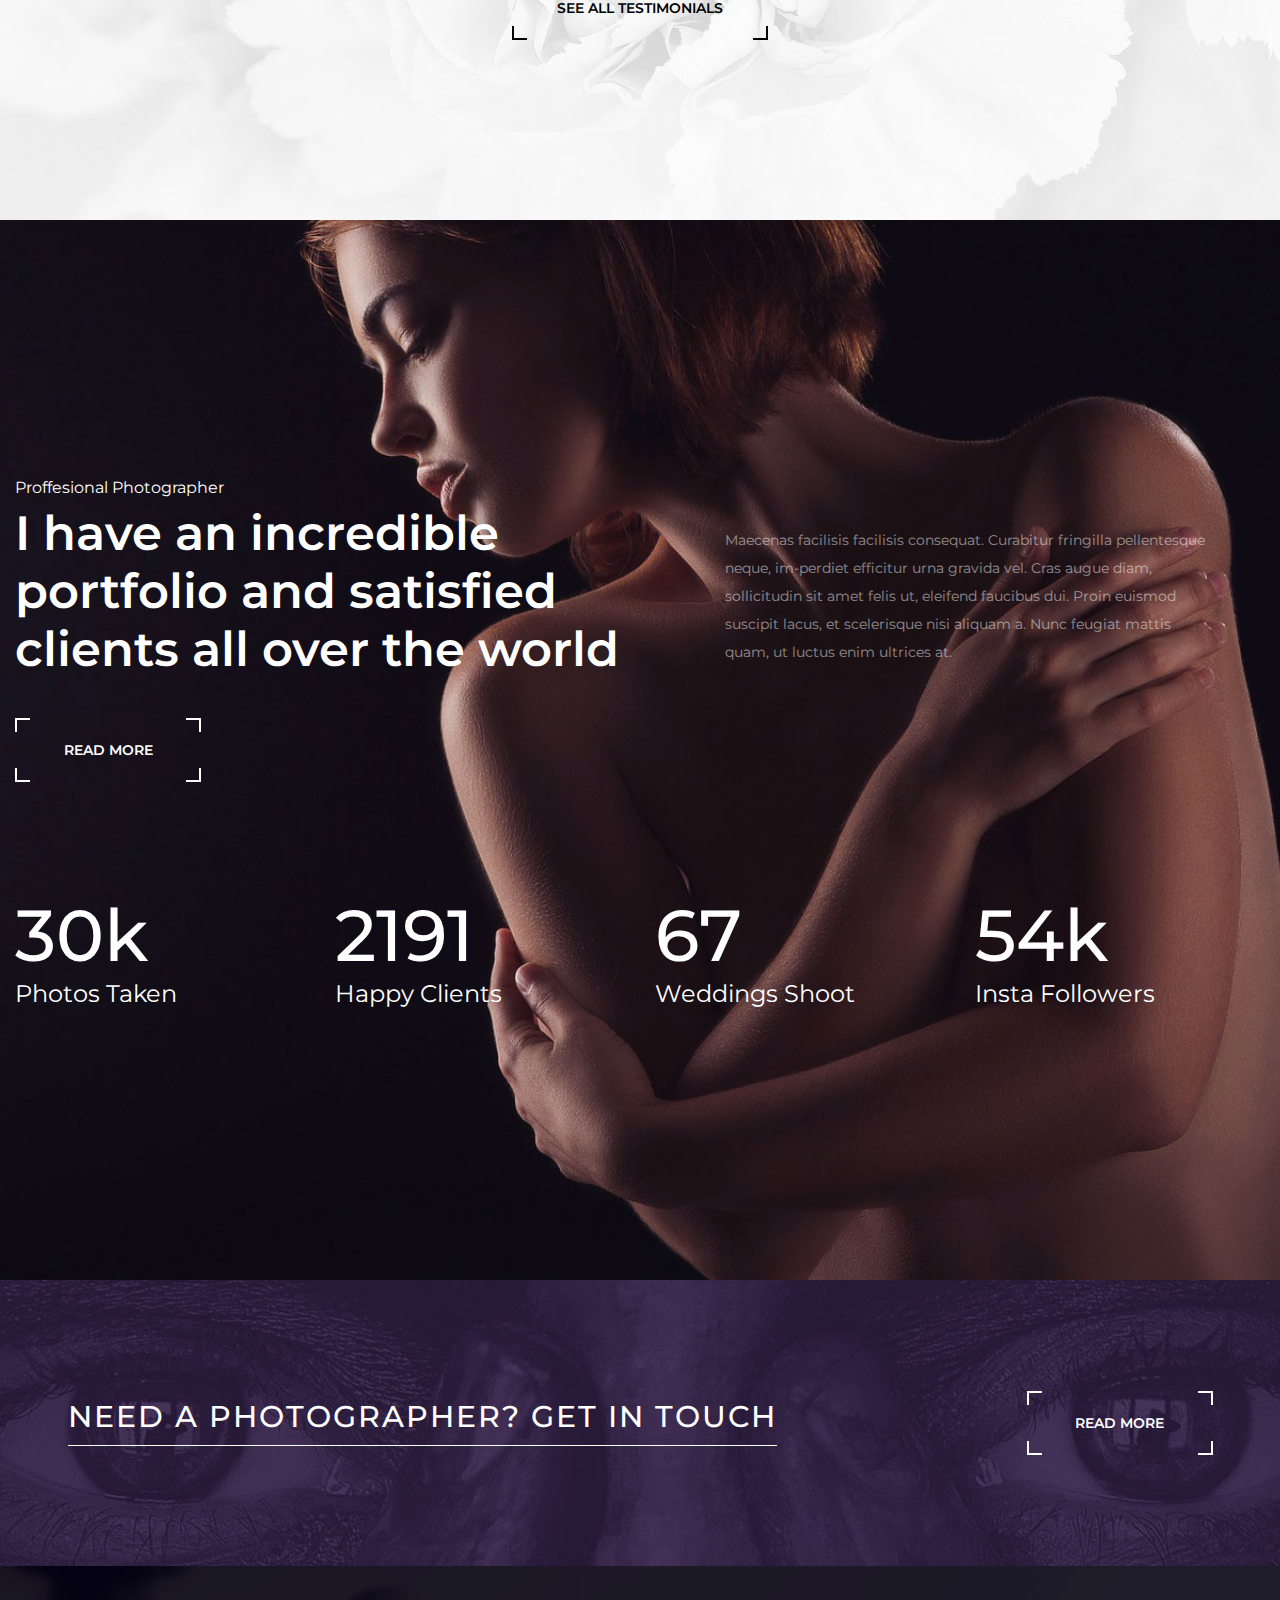
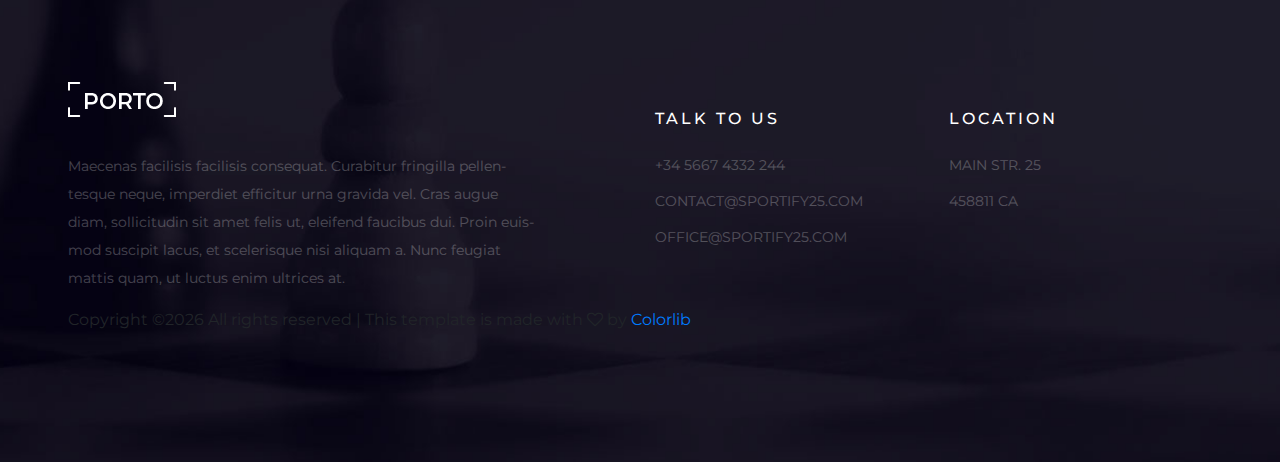
==== commit 7f4173d6: "navigation edit" ====
--- a/about.html
+++ b/about.html
@@ -43,11 +43,10 @@
 				<img src="img/logo.png" alt="">
 			</a>
 			<div class="header-social">
-				<a href=""><i class="fa fa-pinterest"></i></a>
+				<a href=""><i class="fa fa-gmail"></i></a>
 				<a href=""><i class="fa fa-facebook"></i></a>
 				<a href=""><i class="fa fa-twitter"></i></a>
-				<a href=""><i class="fa fa-dribbble"></i></a>
-				<a href=""><i class="fa fa-behance"></i></a>
+				<a href=""><i class="fa fa-github"></i></a>
 			</div>
 			<div class="nav-switch">
 				<i class="fa fa-bars"></i>
@@ -55,7 +54,7 @@
 			<!-- menu -->
 			<ul class="main-menu">
 				<li><a href="index.html">Home</a></li>
-				<li><a href="about.html">About the Artist</a></li>
+				<li><a href="about.html">About Cank</a></li>
 				<li><a href="portfolio.html">Portfolio</a></li>
 				<li><a href="blog.html">News</a></li>
 				<li><a href="contact.html">Contact</a></li>
--- a/css/style.css
+++ b/css/style.css
@@ -463,8 +463,9 @@
 }
 
 .hs-item h2 {
-	font-size: 60px;
+	font-size: 80px;
 	margin-bottom: 40px;
+	padding:0 500px 70px 0;
 }
 
 .hero-slider.owl-carousel .owl-nav {
